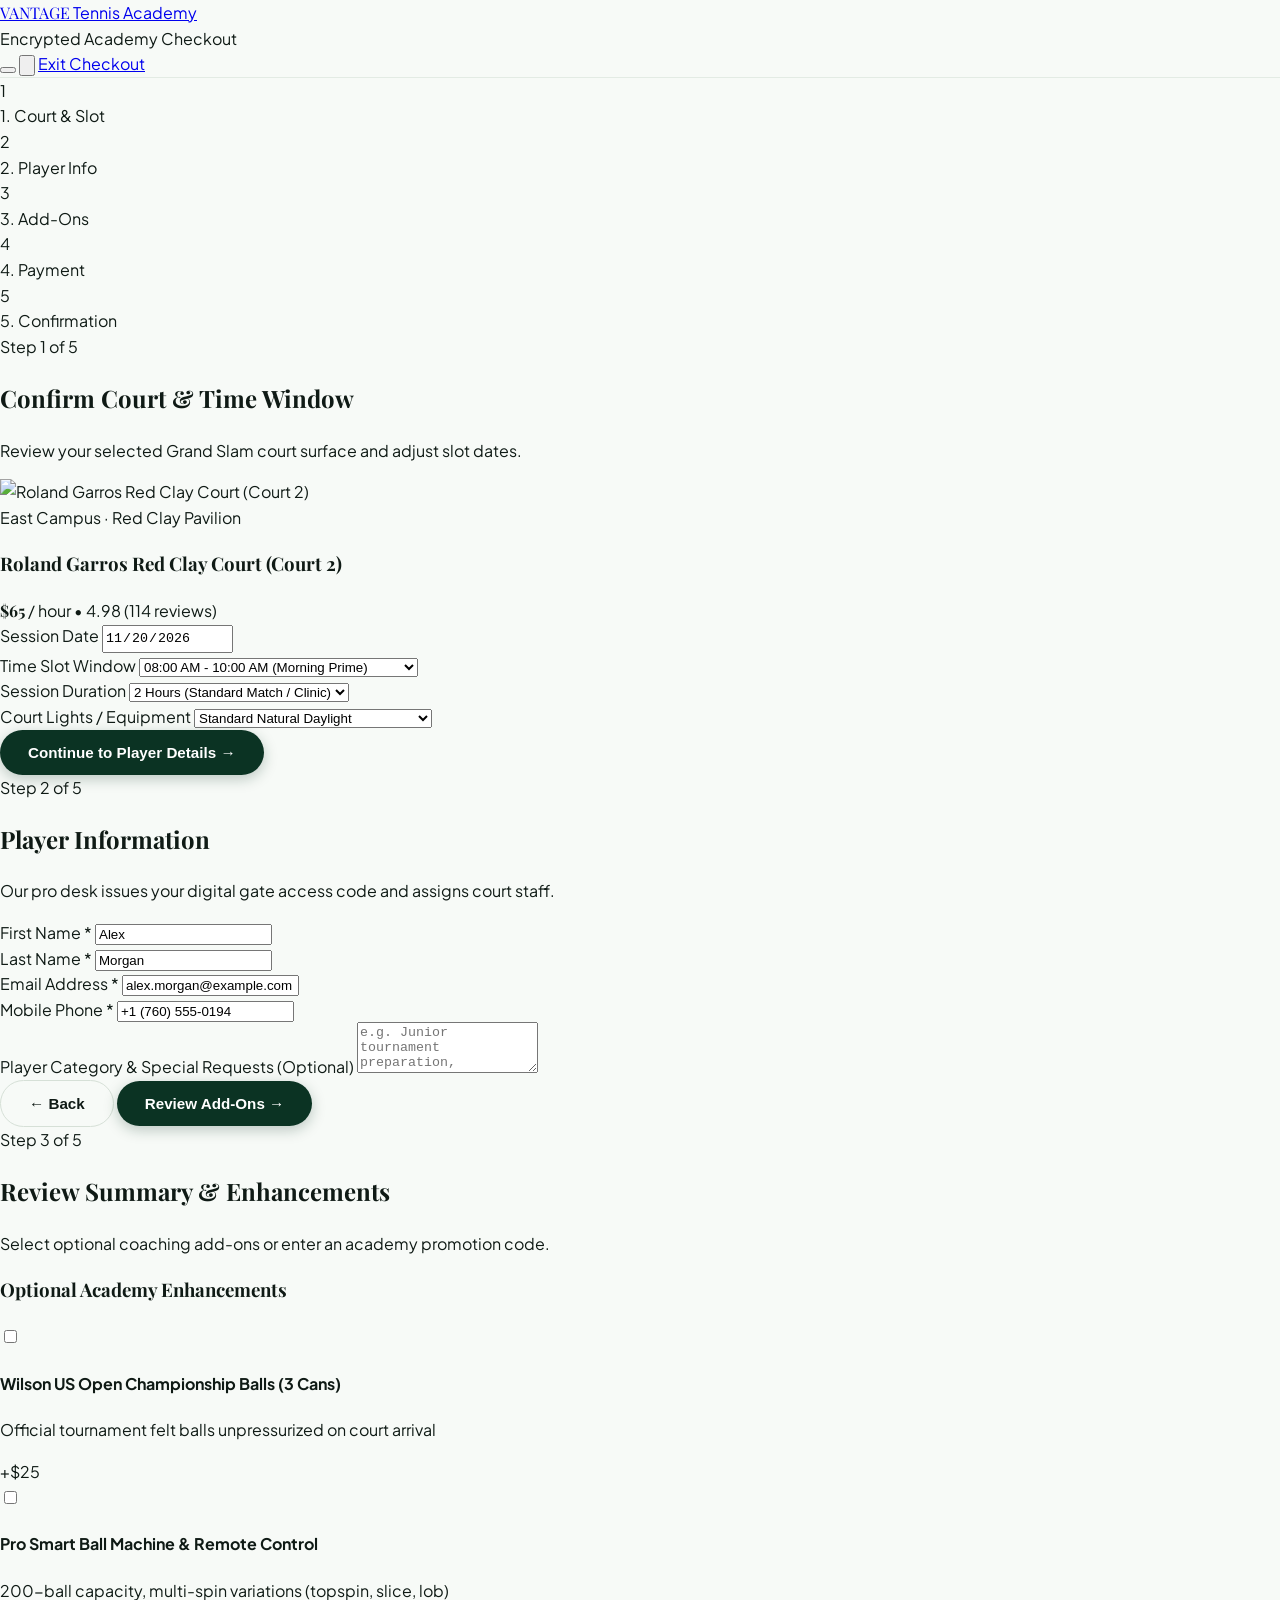
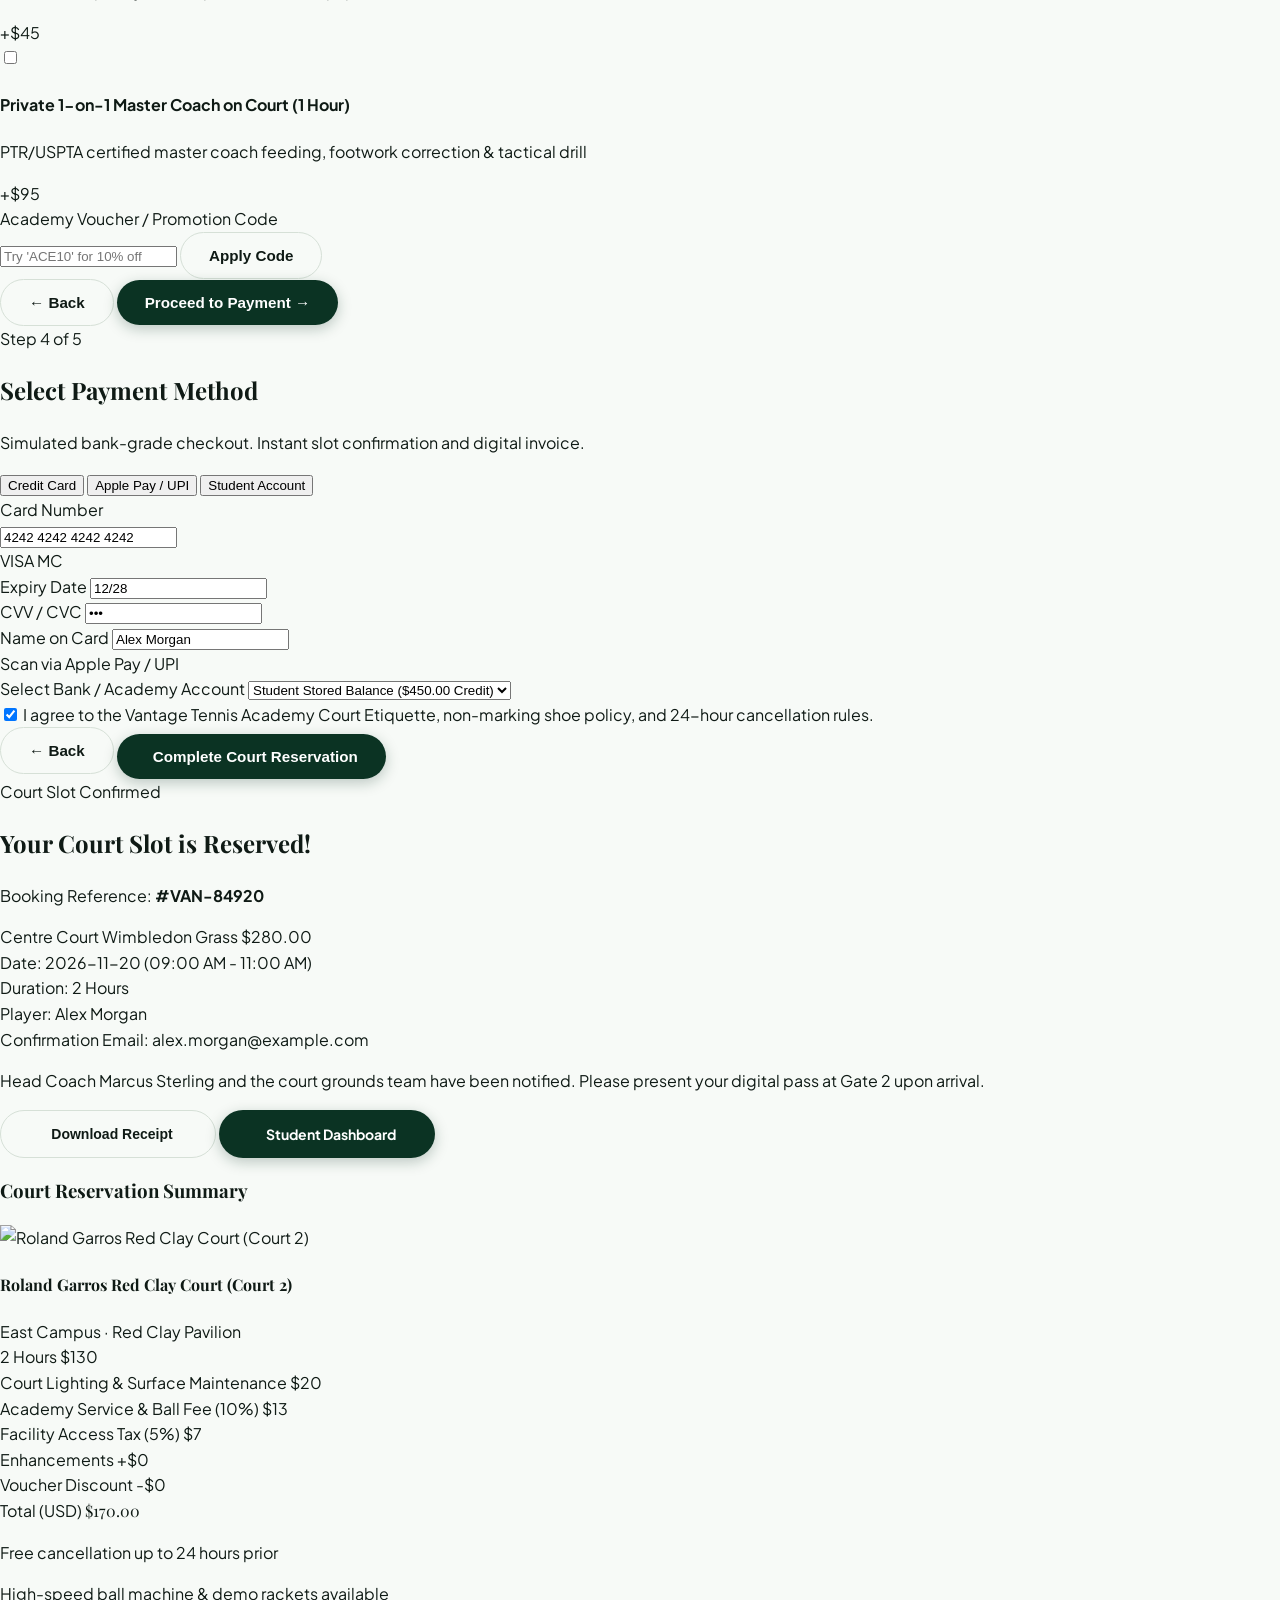
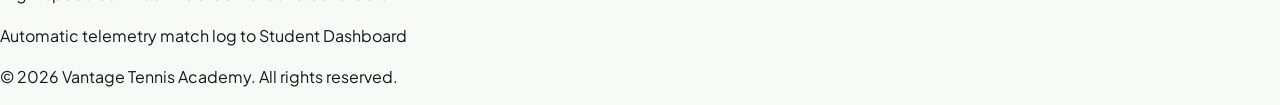
==== booking.html @ a163eddf "First commit: Vantage Tennis Academy website" ====
<!DOCTYPE html>
<html lang="en" dir="ltr">
<head>
  <meta charset="UTF-8">
  <link rel="icon" type="image/svg+xml" href="favicon.svg">
  <meta name="viewport" content="width=device-width, initial-scale=1.0">
  <title>Reserve Court & Coaching Slot | Vantage Tennis Academy</title>
  <meta name="description" content="Secure reservation checkout for Grand Slam tennis courts, indoor domes, and master coaching sessions at Vantage Tennis Academy.">
  
  <!-- Tailwind CSS CDN -->
  <script src="https://cdn.tailwindcss.com"></script>
  <script>
    tailwind.config = {
      darkMode: 'class',
      theme: {
        extend: {
          colors: {
            forest: {
              DEFAULT: '#0B3323',
              dark: '#072317',
              light: '#144A34'
            },
            sage: {
              DEFAULT: '#B8EB18',
              light: '#EBF8CC'
            },
            cream: '#F7FAF7',
            earth: '#B8532F',
            sand: '#E6D5B8',
            amberAccent: '#CCA73A'
          },
          fontFamily: {
            serif: ['Playfair Display', 'Georgia', 'serif'],
            display: ['Cormorant Garamond', 'Georgia', 'serif'],
            sans: ['Plus Jakarta Sans', 'sans-serif']
          }
        }
      }
    }
  </script>

  <!-- Lucide Icons -->
  <script src="https://unpkg.com/lucide@latest"></script>

  <!-- Custom Styles -->
  <link rel="stylesheet" href="css/style.css">
</head>
<body class="bg-[#F7FAF7] dark:bg-[#0A1410] text-[#1C2420] dark:text-[#F3F7F5] transition-colors duration-300 min-h-screen flex flex-col justify-between">

  <!-- ==============================================================
       CHECKOUT HEADER
       ============================================================== -->
  <header class="glass-nav sticky top-0 z-50">
    <div class="max-w-7xl mx-auto px-4 sm:px-6 lg:px-8 h-20 flex items-center justify-between">
      <a href="index.html" class="flex items-center gap-2.5 sm:gap-3 group shrink-0">
        <div class="w-10 h-10 rounded-2xl bg-forest dark:bg-emerald-800 text-white flex items-center justify-center shadow-md group-hover:scale-105 transition-transform">
          <i data-lucide="trophy" class="w-5 h-5 text-amberAccent"></i>
        </div>
        <div>
          <span class="font-serif text-2xl font-bold tracking-tight text-forest dark:text-emerald-300 block leading-none">VANTAGE</span>
          <span class="text-[10px] uppercase tracking-widest text-earth dark:text-amber-400 font-semibold">Tennis Academy</span>
        </div>
      </a>

      <div class="flex items-center gap-4">
        <div class="hidden sm:flex items-center gap-2 text-xs font-semibold text-emerald-800 dark:text-emerald-400 bg-emerald-50 dark:bg-emerald-950/60 px-3.5 py-1.5 rounded-full border border-emerald-200 dark:border-emerald-800">
          <i data-lucide="shield-check" class="w-4 h-4 text-emerald-600"></i> Encrypted Academy Checkout
        </div>

        <!-- Theme Toggle -->
        <button class="theme-toggle-btn w-9 h-9 rounded-full bg-stone-100 dark:bg-stone-800 text-stone-700 dark:text-stone-200 flex items-center justify-center hover:scale-105 transition-transform" title="Toggle Light/Dark Theme">
          <i data-lucide="moon" class="theme-icon-moon w-4 h-4"></i>
          <i data-lucide="sun" class="theme-icon-sun w-4 h-4 hidden"></i>
        </button>

        <!-- RTL Toggle -->
        <button
          class="rtl-toggle-btn w-9 h-9 rounded-full bg-stone-100 dark:bg-stone-800 text-stone-700 dark:text-stone-200 flex items-center justify-center hover:scale-105 transition-transform"
          title="Toggle RTL / LTR Reading Direction" aria-label="Toggle RTL / LTR Reading Direction">
          <svg class="w-4 h-4" fill="none" stroke="currentColor" stroke-width="2" viewBox="0 0 24 24">
            <path stroke-linecap="round" stroke-linejoin="round" d="M8 7h12m0 0l-4-4m4 4l-4 4m0 6H4m0 0l4 4m-4-4l4-4" />
          </svg>
        </button>

        <a href="courts.html" class="text-xs font-bold text-stone-500 hover:text-stone-800 dark:hover:text-stone-200">
          Exit Checkout
        </a>
      </div>
    </div>
  </header>

  <!-- Main Wizard Container -->
  <main id="booking-wizard" class="flex-1 py-12 px-4 sm:px-6 lg:px-8 max-w-7xl mx-auto w-full">
    
    <!-- Wizard Step Progress Indicators -->
    <div class="mb-10 max-w-3xl mx-auto">
      <div class="grid grid-cols-5 gap-2 text-center">
        <!-- Step 1 -->
        <div class="wizard-step-indicator flex flex-col items-center gap-1.5" data-step="1">
          <div class="step-circle w-8 h-8 rounded-full bg-amber-500 text-stone-950 flex items-center justify-center font-bold text-xs ring-4 ring-amber-500/20">1</div>
          <span class="step-label text-[11px] font-bold text-stone-800 dark:text-stone-200">1. Court & Slot</span>
        </div>
        <!-- Step 2 -->
        <div class="wizard-step-indicator flex flex-col items-center gap-1.5 opacity-40" data-step="2">
          <div class="step-circle w-8 h-8 rounded-full bg-stone-200 dark:bg-stone-700 text-stone-600 dark:text-stone-300 flex items-center justify-center font-bold text-xs">2</div>
          <span class="step-label text-[11px] font-bold text-stone-500">2. Player Info</span>
        </div>
        <!-- Step 3 -->
        <div class="wizard-step-indicator flex flex-col items-center gap-1.5 opacity-40" data-step="3">
          <div class="step-circle w-8 h-8 rounded-full bg-stone-200 dark:bg-stone-700 text-stone-600 dark:text-stone-300 flex items-center justify-center font-bold text-xs">3</div>
          <span class="step-label text-[11px] font-bold text-stone-500">3. Add-Ons</span>
        </div>
        <!-- Step 4 -->
        <div class="wizard-step-indicator flex flex-col items-center gap-1.5 opacity-40" data-step="4">
          <div class="step-circle w-8 h-8 rounded-full bg-stone-200 dark:bg-stone-700 text-stone-600 dark:text-stone-300 flex items-center justify-center font-bold text-xs">4</div>
          <span class="step-label text-[11px] font-bold text-stone-500">4. Payment</span>
        </div>
        <!-- Step 5 -->
        <div class="wizard-step-indicator flex flex-col items-center gap-1.5 opacity-40" data-step="5">
          <div class="step-circle w-8 h-8 rounded-full bg-stone-200 dark:bg-stone-700 text-stone-600 dark:text-stone-300 flex items-center justify-center font-bold text-xs">5</div>
          <span class="step-label text-[11px] font-bold text-stone-500">5. Confirmation</span>
        </div>
      </div>
    </div>

    <!-- Master Two-Column Checkout Layout -->
    <div class="grid grid-cols-1 lg:grid-cols-12 gap-10 items-start">
      
      <!-- Left Column: Step Panels 1-5 -->
      <div class="lg:col-span-7 space-y-6">
        
        <!-- ==============================================================
             STEP 1: SELECT COURT & TIME WINDOW
             ============================================================== -->
        <div id="step-1-panel" class="step-panel bg-white dark:bg-[#15221D] p-6 sm:p-8 rounded-3xl border border-stone-200 dark:border-stone-800 shadow-md space-y-6">
          <div>
            <span class="text-xs font-bold uppercase tracking-widest text-forest dark:text-emerald-400 block mb-1">Step 1 of 5</span>
            <h2 class="font-serif font-bold text-2xl text-stone-900 dark:text-stone-100">Confirm Court & Time Window</h2>
            <p class="text-xs text-stone-500 mt-1">Review your selected Grand Slam court surface and adjust slot dates.</p>
          </div>

          <!-- Court Card Preview -->
          <div class="flex items-center gap-4 p-4 rounded-2xl bg-stone-50 dark:bg-stone-800/60 border border-stone-200 dark:border-stone-700">
            <img src="" alt="Booked Court Preview" class="checkout-stay-img w-20 h-20 rounded-xl object-cover shrink-0">
            <div class="min-w-0">
              <span class="checkout-stay-location text-xs text-stone-500 block"></span>
              <h3 class="checkout-stay-title font-serif font-bold text-base text-stone-900 dark:text-stone-100 truncate"></h3>
              <div class="flex items-center gap-3 text-xs text-stone-600 dark:text-stone-400 mt-1">
                <span><strong class="checkout-stay-price font-serif text-emerald-800 dark:text-emerald-300 text-sm"></strong> / hour</span>
                <span>&bull;</span>
                <span class="checkout-stay-rating text-amber-500 font-bold flex items-center gap-1"></span>
              </div>
            </div>
          </div>

          <!-- Date & Duration Adjustments -->
          <div class="grid grid-cols-1 sm:grid-cols-2 gap-4">
            <div>
              <label class="block text-[11px] font-bold uppercase text-stone-500 mb-1">Session Date</label>
              <input type="date" id="step1-checkin" class="w-full p-3 rounded-2xl bg-stone-50 dark:bg-stone-800 border border-stone-200 dark:border-stone-700 text-xs font-bold focus:outline-hidden">
            </div>
            <div>
              <label class="block text-[11px] font-bold uppercase text-stone-500 mb-1">Time Slot Window</label>
              <select id="step1-timeslot" class="w-full p-3 rounded-2xl bg-stone-50 dark:bg-stone-800 border border-stone-200 dark:border-stone-700 text-xs font-bold focus:outline-hidden cursor-pointer">
                <option value="08:00 AM - 10:00 AM">08:00 AM - 10:00 AM (Morning Prime)</option>
                <option value="10:00 AM - 12:00 PM">10:00 AM - 12:00 PM (Midday)</option>
                <option value="02:00 PM - 04:00 PM">02:00 PM - 04:00 PM (Afternoon Squad)</option>
                <option value="04:00 PM - 06:00 PM">04:00 PM - 06:00 PM (Sunset Match)</option>
                <option value="06:00 PM - 08:00 PM">06:00 PM - 08:00 PM (Floodlit Night Match)</option>
              </select>
            </div>
          </div>

          <div class="grid grid-cols-1 sm:grid-cols-2 gap-4">
            <div>
              <label class="block text-[11px] font-bold uppercase text-stone-500 mb-1">Session Duration</label>
              <select id="step1-adults" class="w-full p-3 rounded-2xl bg-stone-50 dark:bg-stone-800 border border-stone-200 dark:border-stone-700 text-xs font-bold focus:outline-hidden cursor-pointer">
                <option value="1">1 Hour Slot</option>
                <option value="2" selected>2 Hours (Standard Match / Clinic)</option>
                <option value="3">3 Hours (Intensive Squad Block)</option>
                <option value="4">4 Hours (Half-Day Camp Block)</option>
              </select>
            </div>
            <div>
              <label class="block text-[11px] font-bold uppercase text-stone-500 mb-1">Court Lights / Equipment</label>
              <select id="step1-children" class="w-full p-3 rounded-2xl bg-stone-50 dark:bg-stone-800 border border-stone-200 dark:border-stone-700 text-xs font-bold focus:outline-hidden cursor-pointer">
                <option value="0">Standard Natural Daylight</option>
                <option value="1">High-Lumen LED Match Floodlights</option>
                <option value="2">Video Telemetry TrackMan Cameras</option>
              </select>
            </div>
          </div>

          <div class="pt-4 flex justify-end">
            <button class="btn-primary text-xs px-6 py-3" data-next-step>
              Continue to Player Details &rarr;
            </button>
          </div>
        </div>

        <!-- ==============================================================
             STEP 2: PLAYER INFORMATION
             ============================================================== -->
        <div id="step-2-panel" class="step-panel hidden bg-white dark:bg-[#15221D] p-6 sm:p-8 rounded-3xl border border-stone-200 dark:border-stone-800 shadow-md space-y-6">
          <div>
            <span class="text-xs font-bold uppercase tracking-widest text-forest dark:text-emerald-400 block mb-1">Step 2 of 5</span>
            <h2 class="font-serif font-bold text-2xl text-stone-900 dark:text-stone-100">Player Information</h2>
            <p class="text-xs text-stone-500 mt-1">Our pro desk issues your digital gate access code and assigns court staff.</p>
          </div>

          <div class="grid grid-cols-1 sm:grid-cols-2 gap-4">
            <div>
              <label class="block text-[11px] font-bold uppercase text-stone-500 mb-1">First Name *</label>
              <input type="text" id="guest-fname" required value="Alex" class="w-full p-3 rounded-2xl bg-stone-50 dark:bg-stone-800 border border-stone-200 dark:border-stone-700 text-xs font-medium focus:outline-hidden">
            </div>
            <div>
              <label class="block text-[11px] font-bold uppercase text-stone-500 mb-1">Last Name *</label>
              <input type="text" id="guest-lname" required value="Morgan" class="w-full p-3 rounded-2xl bg-stone-50 dark:bg-stone-800 border border-stone-200 dark:border-stone-700 text-xs font-medium focus:outline-hidden">
            </div>
          </div>

          <div class="grid grid-cols-1 sm:grid-cols-2 gap-4">
            <div>
              <label class="block text-[11px] font-bold uppercase text-stone-500 mb-1">Email Address *</label>
              <input type="email" id="guest-email" required value="alex.morgan@example.com" class="w-full p-3 rounded-2xl bg-stone-50 dark:bg-stone-800 border border-stone-200 dark:border-stone-700 text-xs font-medium focus:outline-hidden">
            </div>
            <div>
              <label class="block text-[11px] font-bold uppercase text-stone-500 mb-1">Mobile Phone *</label>
              <input type="tel" id="guest-phone" required value="+1 (760) 555-0194" class="w-full p-3 rounded-2xl bg-stone-50 dark:bg-stone-800 border border-stone-200 dark:border-stone-700 text-xs font-medium focus:outline-hidden">
            </div>
          </div>

          <div>
            <label class="block text-[11px] font-bold uppercase text-stone-500 mb-1">Player Category & Special Requests (Optional)</label>
            <textarea id="guest-requests" rows="3" placeholder="e.g. Junior tournament preparation, requesting heavy Wilson US Open balls, need left-handed hitting partner..." class="w-full p-3 rounded-2xl bg-stone-50 dark:bg-stone-800 border border-stone-200 dark:border-stone-700 text-xs focus:outline-hidden"></textarea>
          </div>

          <div class="pt-4 flex items-center justify-between border-t border-stone-100 dark:border-stone-800">
            <button class="btn-secondary text-xs px-5 py-2.5" data-prev-step>
              &larr; Back
            </button>
            <button class="btn-primary text-xs px-6 py-3" data-next-step>
              Review Add-Ons &rarr;
            </button>
          </div>
        </div>

        <!-- ==============================================================
             STEP 3: ADD-ONS & EQUIPMENT ENHANCEMENTS
             ============================================================== -->
        <div id="step-3-panel" class="step-panel hidden bg-white dark:bg-[#15221D] p-6 sm:p-8 rounded-3xl border border-stone-200 dark:border-stone-800 shadow-md space-y-6">
          <div>
            <span class="text-xs font-bold uppercase tracking-widest text-forest dark:text-emerald-400 block mb-1">Step 3 of 5</span>
            <h2 class="font-serif font-bold text-2xl text-stone-900 dark:text-stone-100">Review Summary & Enhancements</h2>
            <p class="text-xs text-stone-500 mt-1">Select optional coaching add-ons or enter an academy promotion code.</p>
          </div>

          <!-- Add-ons Selection -->
          <div class="space-y-3">
            <h3 class="font-serif font-bold text-sm text-stone-800 dark:text-stone-200">Optional Academy Enhancements</h3>
            
            <label class="flex items-center justify-between p-4 rounded-2xl border border-stone-200 dark:border-stone-700 hover:bg-stone-50 dark:hover:bg-stone-800/40 cursor-pointer transition-colors">
              <div class="flex items-center gap-3">
                <input type="checkbox" class="addon-checkbox accent-emerald-800 rounded" data-addon="breakfastHamper">
                <div>
                  <h4 class="font-bold text-xs">Wilson US Open Championship Balls (3 Cans)</h4>
                  <p class="text-[11px] text-stone-500">Official tournament felt balls unpressurized on court arrival</p>
                </div>
              </div>
              <span class="font-bold text-xs text-emerald-800 dark:text-emerald-400">+$25</span>
            </label>

            <label class="flex items-center justify-between p-4 rounded-2xl border border-stone-200 dark:border-stone-700 hover:bg-stone-50 dark:hover:bg-stone-800/40 cursor-pointer transition-colors">
              <div class="flex items-center gap-3">
                <input type="checkbox" class="addon-checkbox accent-emerald-800 rounded" data-addon="orchardTasting">
                <div>
                  <h4 class="font-bold text-xs">Pro Smart Ball Machine & Remote Control</h4>
                  <p class="text-[11px] text-stone-500">200-ball capacity, multi-spin variations (topspin, slice, lob)</p>
                </div>
              </div>
              <span class="font-bold text-xs text-emerald-800 dark:text-emerald-400">+$45</span>
            </label>

            <label class="flex items-center justify-between p-4 rounded-2xl border border-stone-200 dark:border-stone-700 hover:bg-stone-50 dark:hover:bg-stone-800/40 cursor-pointer transition-colors">
              <div class="flex items-center gap-3">
                <input type="checkbox" class="addon-checkbox accent-emerald-800 rounded" data-addon="firewoodBundle">
                <div>
                  <h4 class="font-bold text-xs">Private 1-on-1 Master Coach on Court (1 Hour)</h4>
                  <p class="text-[11px] text-stone-500">PTR/USPTA certified master coach feeding, footwork correction & tactical drill</p>
                </div>
              </div>
              <span class="font-bold text-xs text-emerald-800 dark:text-emerald-400">+$95</span>
            </label>
          </div>

          <!-- Coupon Code Promo -->
          <div class="p-4 rounded-2xl bg-stone-50 dark:bg-stone-800/60 border border-stone-200 dark:border-stone-700 space-y-2">
            <label class="block text-[11px] font-bold uppercase text-stone-500">Academy Voucher / Promotion Code</label>
            <form id="coupon-form" class="flex gap-2">
              <input type="text" id="coupon-input" placeholder="Try 'ACE10' for 10% off" class="flex-1 p-2.5 rounded-xl bg-white dark:bg-stone-900 border border-stone-300 dark:border-stone-700 text-xs uppercase font-mono font-bold focus:outline-hidden">
              <button type="submit" class="btn-secondary text-xs px-4 py-2.5 shrink-0">
                Apply Code
              </button>
            </form>
          </div>

          <div class="pt-4 flex items-center justify-between border-t border-stone-100 dark:border-stone-800">
            <button class="btn-secondary text-xs px-5 py-2.5" data-prev-step>
              &larr; Back
            </button>
            <button class="btn-primary text-xs px-6 py-3" data-next-step>
              Proceed to Payment &rarr;
            </button>
          </div>
        </div>

        <!-- ==============================================================
             STEP 4: PAYMENT SELECTION
             ============================================================== -->
        <div id="step-4-panel" class="step-panel hidden bg-white dark:bg-[#15221D] p-6 sm:p-8 rounded-3xl border border-stone-200 dark:border-stone-800 shadow-md space-y-6">
          <div>
            <span class="text-xs font-bold uppercase tracking-widest text-forest dark:text-emerald-400 block mb-1">Step 4 of 5</span>
            <h2 class="font-serif font-bold text-2xl text-stone-900 dark:text-stone-100">Select Payment Method</h2>
            <p class="text-xs text-stone-500 mt-1">Simulated bank-grade checkout. Instant slot confirmation and digital invoice.</p>
          </div>

          <!-- Payment Tabs -->
          <div class="grid grid-cols-1 sm:grid-cols-3 gap-3">
            <button type="button" class="payment-tab-btn p-3 rounded-2xl border-2 border-emerald-800 bg-emerald-50/50 dark:bg-emerald-950/30 text-emerald-900 dark:text-emerald-300 flex flex-col items-center gap-1.5 transition-all" data-method="card">
              <i data-lucide="credit-card" class="w-5 h-5"></i>
              <span class="text-xs font-bold">Credit Card</span>
            </button>
            <button type="button" class="payment-tab-btn p-3 rounded-2xl border border-stone-200 dark:border-stone-700 flex flex-col items-center gap-1.5 transition-all text-stone-600 dark:text-stone-300" data-method="upi">
              <i data-lucide="qr-code" class="w-5 h-5"></i>
              <span class="text-xs font-bold">Apple Pay / UPI</span>
            </button>
            <button type="button" class="payment-tab-btn p-3 rounded-2xl border border-stone-200 dark:border-stone-700 flex flex-col items-center gap-1.5 transition-all text-stone-600 dark:text-stone-300" data-method="netbanking">
              <i data-lucide="building" class="w-5 h-5"></i>
              <span class="text-xs font-bold">Student Account</span>
            </button>
          </div>

          <!-- Card Panel -->
          <div id="payment-card-panel" class="payment-panel space-y-4">
            <div>
              <label class="block text-[11px] font-bold uppercase text-stone-500 mb-1">Card Number</label>
              <div class="relative">
                <input type="text" id="card-number-input" maxlength="19" value="4242 4242 4242 4242" class="w-full p-3 rounded-2xl bg-stone-50 dark:bg-stone-800 border border-stone-200 dark:border-stone-700 text-xs font-mono font-bold focus:outline-hidden">
                <div class="absolute right-3.5 top-1/2 -translate-y-1/2 flex gap-1">
                  <span class="px-1.5 py-0.5 rounded text-[9px] font-bold bg-blue-100 text-blue-800">VISA</span>
                  <span class="px-1.5 py-0.5 rounded text-[9px] font-bold bg-amber-100 text-amber-800">MC</span>
                </div>
              </div>
            </div>

            <div class="grid grid-cols-2 gap-3">
              <div>
                <label class="block text-[11px] font-bold uppercase text-stone-500 mb-1">Expiry Date</label>
                <input type="text" maxlength="5" value="12/28" placeholder="MM/YY" class="w-full p-3 rounded-2xl bg-stone-50 dark:bg-stone-800 border border-stone-200 dark:border-stone-700 text-xs font-mono font-bold focus:outline-hidden">
              </div>
              <div>
                <label class="block text-[11px] font-bold uppercase text-stone-500 mb-1">CVV / CVC</label>
                <input type="password" maxlength="4" value="842" class="w-full p-3 rounded-2xl bg-stone-50 dark:bg-stone-800 border border-stone-200 dark:border-stone-700 text-xs font-mono font-bold focus:outline-hidden">
              </div>
            </div>

            <div>
              <label class="block text-[11px] font-bold uppercase text-stone-500 mb-1">Name on Card</label>
              <input type="text" value="Alex Morgan" class="w-full p-3 rounded-2xl bg-stone-50 dark:bg-stone-800 border border-stone-200 dark:border-stone-700 text-xs font-medium focus:outline-hidden">
            </div>
          </div>

          <!-- UPI Panel -->
          <div id="payment-upi-panel" class="payment-panel hidden space-y-4 text-center">
            <div class="p-4 bg-stone-50 dark:bg-stone-800 rounded-2xl border border-stone-200 dark:border-stone-700 inline-block mx-auto">
              <!-- Simulated QR -->
              <div class="w-40 h-40 bg-white p-2 rounded-xl border border-stone-300 mx-auto flex flex-col items-center justify-center">
                <i data-lucide="qr-code" class="w-28 h-28 text-stone-900"></i>
                <span class="text-[9px] font-mono text-stone-500 mt-1">Scan via Apple Pay / UPI</span>
              </div>
            </div>
          </div>

          <!-- Net Banking Panel -->
          <div id="payment-netbanking-panel" class="payment-panel hidden space-y-4">
            <label class="block text-[11px] font-bold uppercase text-stone-500 mb-1">Select Bank / Academy Account</label>
            <select class="w-full p-3 rounded-2xl bg-stone-50 dark:bg-stone-800 border border-stone-200 dark:border-stone-700 text-xs font-semibold focus:outline-hidden cursor-pointer">
              <option>Student Stored Balance ($450.00 Credit)</option>
              <option>Chase / J.P. Morgan</option>
              <option>Bank of America</option>
              <option>Wells Fargo</option>
              <option>Citibank</option>
            </select>
          </div>

          <!-- Terms Agreement -->
          <div class="flex items-start gap-2 pt-2 text-xs text-stone-600 dark:text-stone-400">
            <input type="checkbox" id="agree-terms" checked class="accent-forest mt-0.5 rounded">
            <label for="agree-terms" class="leading-relaxed">
              I agree to the Vantage Tennis Academy Court Etiquette, non-marking shoe policy, and 24-hour cancellation rules.
            </label>
          </div>

          <div class="pt-4 flex items-center justify-between border-t border-stone-100 dark:border-stone-800">
            <button class="btn-secondary text-xs px-5 py-2.5" data-prev-step>
              &larr; Back
            </button>
            <button id="btn-confirm-payment" class="btn-primary text-xs px-7 py-3.5 shadow-lg" data-next-step>
              <i data-lucide="lock" class="w-4 h-4"></i> Complete Court Reservation
            </button>
          </div>
        </div>

        <!-- ==============================================================
             STEP 5: CONFIRMATION SCREEN
             ============================================================== -->
        <div id="step-5-panel" class="step-panel hidden bg-white dark:bg-[#15221D] p-8 sm:p-10 rounded-3xl border border-stone-200 dark:border-stone-800 shadow-2xl text-center space-y-6">
          <div class="w-16 h-16 rounded-full bg-emerald-100 dark:bg-emerald-950 text-emerald-800 dark:text-emerald-300 flex items-center justify-center mx-auto shadow-md">
            <i data-lucide="check-circle-2" class="w-8 h-8"></i>
          </div>

          <div class="space-y-1">
            <span class="text-xs font-bold uppercase tracking-wider text-emerald-700 dark:text-emerald-400">Court Slot Confirmed</span>
            <h2 class="font-serif font-bold text-3xl text-stone-900 dark:text-stone-100">Your Court Slot is Reserved!</h2>
            <p class="text-xs text-stone-500">Booking Reference: <strong id="conf-booking-ref" class="font-mono text-stone-900 dark:text-stone-100 text-sm">#VAN-84920</strong></p>
          </div>

          <!-- Confirmation Breakdown Box -->
          <div class="p-6 rounded-2xl bg-stone-50 dark:bg-stone-800/60 border border-stone-200 dark:border-stone-700 text-left text-xs space-y-2.5">
            <div class="flex justify-between font-bold text-sm">
              <span id="conf-stay-name">Centre Court Wimbledon Grass</span>
              <span id="conf-total-paid" class="text-emerald-800 dark:text-emerald-300">$280.00</span>
            </div>
            <div class="flex justify-between text-stone-500">
              <span>Date:</span>
              <span id="conf-dates" class="font-semibold text-stone-800 dark:text-stone-200">2026-11-20 (09:00 AM - 11:00 AM)</span>
            </div>
            <div class="flex justify-between text-stone-500">
              <span>Duration:</span>
              <span id="conf-guests" class="font-semibold text-stone-800 dark:text-stone-200">2 Hours</span>
            </div>
            <div class="flex justify-between text-stone-500">
              <span>Player:</span>
              <span id="conf-guest-name" class="font-semibold text-stone-800 dark:text-stone-200">Alex Morgan</span>
            </div>
            <div class="flex justify-between text-stone-500">
              <span>Confirmation Email:</span>
              <span id="conf-guest-email" class="font-semibold text-stone-800 dark:text-stone-200">alex.morgan@example.com</span>
            </div>
          </div>

          <p class="text-xs text-stone-500">
            Head Coach Marcus Sterling and the court grounds team have been notified. Please present your digital pass at Gate 2 upon arrival.
          </p>

          <div class="flex flex-col sm:flex-row items-center justify-center gap-3 pt-2">
            <button id="btn-print-receipt" class="cta-btn-banner btn-secondary">
              <i data-lucide="printer" class="w-4 h-4 shrink-0"></i> <span>Download Receipt</span>
            </button>
            <a href="dashboard.html#upcoming" class="cta-btn-banner btn-primary shadow-md">
              <i data-lucide="layout-dashboard" class="w-4 h-4 shrink-0"></i> <span>Student Dashboard</span>
            </a>
          </div>
        </div>

      </div>

      <!-- Right Column: Sticky Live Booking Summary Sidebar -->
      <aside class="lg:col-span-5 sticky top-28 bg-white dark:bg-[#15221D] p-6 sm:p-7 rounded-3xl border border-stone-200 dark:border-stone-800 shadow-xl space-y-6">
        <h3 class="font-serif font-bold text-lg text-stone-900 dark:text-stone-100 pb-3 border-b border-stone-100 dark:border-stone-800">
          Court Reservation Summary
        </h3>

        <!-- Court Preview -->
        <div class="flex items-center gap-3">
          <img src="" alt="Booked Court Preview" class="checkout-stay-img w-16 h-16 rounded-xl object-cover shrink-0 shadow-xs">
          <div>
            <h4 class="checkout-stay-title font-serif font-bold text-sm text-stone-900 dark:text-stone-100"></h4>
            <span class="checkout-stay-location text-xs text-stone-500 flex items-center gap-1"></span>
          </div>
        </div>

        <!-- Cost Breakdown List -->
        <div class="space-y-2 text-xs text-stone-600 dark:text-stone-400">
          <div class="flex justify-between">
            <span id="summary-nights">2 Hours</span>
            <span id="summary-base-rate" class="font-semibold text-stone-800 dark:text-stone-200">$280</span>
          </div>
          <div class="flex justify-between">
            <span>Court Lighting & Surface Maintenance</span>
            <span id="summary-cleaning" class="font-semibold text-stone-800 dark:text-stone-200">$20</span>
          </div>
          <div class="flex justify-between">
            <span>Academy Service & Ball Fee (10%)</span>
            <span id="summary-service" class="font-semibold text-stone-800 dark:text-stone-200">$28</span>
          </div>
          <div class="flex justify-between">
            <span>Facility Access Tax (5%)</span>
            <span id="summary-taxes" class="font-semibold text-stone-800 dark:text-stone-200">$14</span>
          </div>

          <!-- Addons Row -->
          <div id="summary-extras-row" class="flex justify-between text-amber-700 dark:text-amber-400 hidden">
            <span>Enhancements</span>
            <span id="summary-extras-amount" class="font-semibold">+$0</span>
          </div>

          <!-- Discount Row -->
          <div id="summary-discount-row" class="flex justify-between text-emerald-700 dark:text-emerald-400 font-bold hidden">
            <span>Voucher Discount</span>
            <span id="summary-discount-amount">-$0</span>
          </div>

          <!-- Grand Total -->
          <div class="pt-3 border-t border-stone-200 dark:border-stone-700 flex justify-between text-base font-bold text-stone-900 dark:text-stone-100">
            <span>Total (USD)</span>
            <span id="summary-final-total" class="font-serif text-xl text-emerald-950 dark:text-emerald-300">$342.00</span>
          </div>
        </div>

        <div class="p-3 bg-stone-50 dark:bg-stone-800/50 rounded-2xl text-[11px] text-stone-500 space-y-1">
          <p class="flex items-center gap-1.5"><i data-lucide="check" class="w-3.5 h-3.5 text-emerald-700"></i> Free cancellation up to 24 hours prior</p>
          <p class="flex items-center gap-1.5"><i data-lucide="check" class="w-3.5 h-3.5 text-emerald-700"></i> High-speed ball machine & demo rackets available</p>
          <p class="flex items-center gap-1.5"><i data-lucide="check" class="w-3.5 h-3.5 text-emerald-700"></i> Automatic telemetry match log to Student Dashboard</p>
        </div>
      </aside>
    </div>
  </main>

  <!-- Checkout Minimal Footer -->
  <footer class="py-6 border-t border-stone-200 dark:border-stone-800 text-center text-xs text-stone-500">
    <p>&copy; 2026 Vantage Tennis Academy. All rights reserved.</p>
  </footer>

  <!-- Scripts -->
  <script src="js/data.js"></script>
  <script src="js/main.js"></script>
  <script src="js/booking.js"></script>
</body>
</html>
---- css/style.css ----
/* ===================================================================
   VANTAGE TENNIS ACADEMY - Championship Tennis Coaching & Courts
   Primary CSS Stylesheet with Light/Dark Theme & RTL Support
   =================================================================== */

@import url('https://fonts.googleapis.com/css2?family=Cormorant+Garamond:ital,wght@0,400;0,500;0,600;0,700;1,400&family=Plus+Jakarta+Sans:wght@300;400;500;600;700;800&family=Playfair+Display:ital,wght@0,400;0,600;0,700;1,400&display=swap');

:root {
  --font-serif: 'Playfair Display', Georgia, serif;
  --font-display: 'Cormorant Garamond', Georgia, serif;
  --font-sans: 'Plus Jakarta Sans', -apple-system, BlinkMacSystemFont, "Segoe UI", Roboto, sans-serif;

  /* Theme Brand Tokens (Championship Wimbledon Green & Athletic Gold/Clay) */
  --color-forest: #0B3323;
  --color-forest-dark: #062016;
  --color-forest-light: #134B34;
  --color-sage: #7BA686;
  --color-sage-light: #DCE8DF;
  --color-cream: #F5F7F4;
  --color-earth: #B8532F;
  --color-sand: #E2E8DE;
  --color-amber: #CCA73A;
  --color-lime: #B8EB18;

  /* Surface & Text */
  --bg-primary: #F7FAF7;
  --bg-surface: #FFFFFF;
  --bg-surface-elevated: #EEF3ED;
  --bg-subtle: #E9EFE9;
  --border-color: #D6E0D7;
  --border-subtle: #E3EBE4;
  
  --text-primary: #0F1A15;
  --text-secondary: #485A50;
  --text-muted: #718379;
  --text-on-forest: #F7FAF7;

  --shadow-sm: 0 2px 8px rgba(11, 51, 35, 0.06);
  --shadow-md: 0 8px 24px rgba(11, 51, 35, 0.09);
  --shadow-lg: 0 16px 40px rgba(11, 51, 35, 0.13);
  --shadow-xl: 0 24px 60px rgba(11, 51, 35, 0.18);

  --radius-sm: 8px;
  --radius-md: 14px;
  --radius-lg: 20px;
  --radius-xl: 32px;
  --radius-full: 9999px;
}

/* Dark Mode Overrides (Night Tournament Athletic Aesthetic) */
html.dark {
  --bg-primary: #0A1410;
  --bg-surface: #10211A;
  --bg-surface-elevated: #162B22;
  --bg-subtle: #13241D;
  --border-color: #1E3B2F;
  --border-subtle: #162E24;

  --text-primary: #F2F7F4;
  --text-secondary: #A0B5AA;
  --text-muted: #6E8579;

  --shadow-sm: 0 2px 8px rgba(0, 0, 0, 0.45);
  --shadow-md: 0 8px 24px rgba(0, 0, 0, 0.55);
  --shadow-lg: 0 16px 40px rgba(0, 0, 0, 0.65);
  --shadow-xl: 0 24px 60px rgba(0, 0, 0, 0.75);
}

/* Global Reset & Base */
*, *::before, *::after {
  box-sizing: border-box;
}

html {
  font-family: var(--font-sans);
  scroll-behavior: smooth;
  color: var(--text-primary);
  background-color: var(--bg-primary);
  -webkit-tap-highlight-color: transparent;
  transition: background-color 0.3s ease, color 0.3s ease;
  overflow-x: clip;
  max-width: 100%;
}

body {
  margin: 0;
  padding: 0;
  overflow-x: clip;
  max-width: 100%;
  position: relative;
  background-color: var(--bg-primary);
  color: var(--text-primary);
  font-size: 16px;
  line-height: 1.6;
}

header.sticky {
  position: sticky !important;
  top: 0 !important;
  z-index: 50 !important;
}

/* RTL Global Adjustments */
html[dir="rtl"] {
  direction: rtl;
  text-align: right;
}

html[dir="rtl"] .ltr-only {
  direction: ltr;
}

/* RTL navigation dropdown positioning & alignment */
html[dir="rtl"] .group .absolute.top-full.left-0 {
  left: auto !important;
  right: 0 !important;
  text-align: right !important;
}
html[dir="rtl"] .group .absolute.top-full a {
  text-align: right !important;
}

/* RTL Dashboard tables alignment */
html[dir="rtl"] table {
  text-align: right;
}
html[dir="rtl"] th,
html[dir="rtl"] td {
  text-align: right;
}
html[dir="rtl"] th.text-end,
html[dir="rtl"] td.text-end,
html[dir="rtl"] th.text-right,
html[dir="rtl"] td.text-right {
  text-align: left !important;
}

/* RTL Dashboard Overview Next Trip card image alignment */
html[dir="rtl"] .next-trip-bg-img {
  right: auto !important;
  left: 0 !important;
}



/* Typography Utility Classes */
.font-serif {
  font-family: var(--font-serif);
}

.font-display {
  font-family: var(--font-display);
}

.font-sans {
  font-family: var(--font-sans);
}

/* Fluid Heading Scales */
.hero-title {
  font-family: var(--font-serif);
  font-size: clamp(2.5rem, 5.5vw, 4.8rem);
  line-height: 1.1;
  letter-spacing: -0.02em;
}

.section-title {
  font-family: var(--font-serif);
  font-size: clamp(2rem, 3.8vw, 3.2rem);
  line-height: 1.2;
  letter-spacing: -0.015em;
}

.card-title {
  font-family: var(--font-serif);
  font-size: clamp(1.25rem, 1.8vw, 1.5rem);
  line-height: 1.3;
}

/* Glassmorphism & Translucencies */
.glass-nav {
  background: rgba(247, 250, 247, 0.92);
  backdrop-filter: blur(16px);
  -webkit-backdrop-filter: blur(16px);
  border-bottom: 1px solid var(--border-subtle);
}

html.dark .glass-nav {
  background: rgba(10, 20, 16, 0.92);
  backdrop-filter: blur(16px);
  -webkit-backdrop-filter: blur(16px);
  border-bottom: 1px solid var(--border-color);
}

.glass-card {
  background: rgba(255, 255, 255, 0.88);
  backdrop-filter: blur(14px);
  -webkit-backdrop-filter: blur(14px);
  border: 1px solid rgba(255, 255, 255, 0.6);
}

html.dark .glass-card {
  background: rgba(16, 33, 26, 0.88);
  backdrop-filter: blur(14px);
  -webkit-backdrop-filter: blur(14px);
  border: 1px solid rgba(30, 59, 47, 0.6);
}

/* Buttons and Interactive Elements */
.btn-primary {
  display: inline-flex;
  align-items: center;
  justify-content: center;
  gap: 0.5rem;
  background-color: var(--color-forest);
  color: #FFFFFF;
  padding: 0.875rem 1.75rem;
  border-radius: var(--radius-full);
  font-weight: 600;
  font-size: 0.95rem;
  transition: all 0.25s cubic-bezier(0.16, 1, 0.3, 1);
  box-shadow: 0 4px 14px rgba(11, 51, 35, 0.25);
  text-decoration: none;
  border: none;
  cursor: pointer;
}

.btn-primary:hover {
  background-color: var(--color-forest-dark);
  transform: translateY(-2px);
  box-shadow: 0 6px 20px rgba(11, 51, 35, 0.38);
  color: #FFFFFF;
}

.btn-primary:active {
  transform: translateY(0);
}

.btn-secondary {
  display: inline-flex;
  align-items: center;
  justify-content: center;
  gap: 0.5rem;
  background-color: transparent;
  color: var(--text-primary);
  padding: 0.875rem 1.75rem;
  border-radius: var(--radius-full);
  font-weight: 600;
  font-size: 0.95rem;
  border: 1.5px solid var(--border-color);
  transition: all 0.25s ease;
  text-decoration: none;
  cursor: pointer;
}

.btn-secondary:hover {
  background-color: var(--bg-surface-elevated);
  border-color: var(--color-forest);
  color: var(--color-forest);
  transform: translateY(-2px);
}

.btn-amber {
  display: inline-flex;
  align-items: center;
  justify-content: center;
  gap: 0.5rem;
  background-color: var(--color-amber);
  color: #0B2418;
  padding: 0.875rem 1.75rem;
  border-radius: var(--radius-full);
  font-weight: 700;
  font-size: 0.95rem;
  transition: all 0.25s ease;
  box-shadow: 0 4px 14px rgba(204, 167, 58, 0.35);
  text-decoration: none;
  border: none;
  cursor: pointer;
}

.btn-amber:hover {
  background-color: #B58F2C;
  transform: translateY(-2px);
  box-shadow: 0 6px 20px rgba(204, 167, 58, 0.48);
  color: #0B2418;
}

/* Unified Hero & Banner CTA Sizing Across All Views */
.cta-btn-hero {
  width: 16rem; /* 256px */
  max-width: 100%;
  height: 3.5rem; /* 56px */
  display: inline-flex;
  align-items: center;
  justify-content: center;
  gap: 0.625rem;
  border-radius: var(--radius-full);
  font-size: 0.95rem;
  font-weight: 700;
  text-decoration: none;
  box-sizing: border-box;
  text-align: center;
  white-space: nowrap;
  transition: all 0.25s ease;
}

.cta-btn-banner {
  width: 13.5rem; /* 216px */
  max-width: 100%;
  height: 3rem; /* 48px */
  display: inline-flex;
  align-items: center;
  justify-content: center;
  gap: 0.5rem;
  border-radius: var(--radius-full);
  font-size: 0.875rem;
  font-weight: 700;
  text-decoration: none;
  box-sizing: border-box;
  text-align: center;
  white-space: nowrap;
  transition: all 0.25s ease;
}

@media (max-width: 640px) {
  .cta-btn-hero {
    width: 100%;
    max-width: 18rem; /* 288px */
  }
  .cta-btn-banner {
    width: 100%;
    max-width: 18rem; /* 288px */
  }
}

/* Responsive Card Grids (1-col on mobile, 2*2 / centered 3rd card on tablet, 3-4 cols on desktop) */
.card-grid-3 {
  display: grid;
  grid-template-columns: 1fr;
  gap: 2rem;
}

@media (min-width: 640px) and (max-width: 1023px) {
  .card-grid-3 {
    display: flex;
    flex-wrap: wrap;
    justify-content: center;
    gap: 1.5rem;
  }
  .card-grid-3 > * {
    width: calc(50% - 0.75rem);
    max-width: calc(50% - 0.75rem);
    flex: 0 0 calc(50% - 0.75rem);
  }
}

@media (min-width: 1024px) {
  .card-grid-3 {
    display: grid;
    grid-template-columns: repeat(3, minmax(0, 1fr));
    gap: 2rem;
  }
}

/* Custom Scrollbars */
::-webkit-scrollbar {
  width: 8px;
  height: 8px;
}

::-webkit-scrollbar-track {
  background: var(--bg-primary);
}

::-webkit-scrollbar-thumb {
  background: var(--color-sage);
  border-radius: 999px;
}

::-webkit-scrollbar-thumb:hover {
  background: var(--color-forest);
}

/* Animations */
@keyframes fadeIn {
  from { opacity: 0; }
  to { opacity: 1; }
}

@keyframes fadeUp {
  from {
    opacity: 0;
    transform: translateY(24px);
  }
  to {
    opacity: 1;
    transform: translateY(0);
  }
}

@keyframes floatSlow {
  0%, 100% { transform: translateY(0px); }
  50% { transform: translateY(-8px); }
}

@keyframes scaleIn {
  from {
    opacity: 0;
    transform: scale(0.96);
  }
  to {
    opacity: 1;
    transform: scale(1);
  }
}

/* ==============================================================
   UNIVERSAL SECTION SCROLL-REVEAL & ANIMATION ENGINE
   ============================================================== */

/* Base initial state for all animated sections */
[data-scroll-anim] {
  opacity: 0;
  transition: opacity 0.85s cubic-bezier(0.16, 1, 0.3, 1),
              transform 0.85s cubic-bezier(0.16, 1, 0.3, 1),
              filter 0.85s cubic-bezier(0.16, 1, 0.3, 1);
  will-change: opacity, transform;
}

/* Common revealed state: full opacity and natural transform */
[data-scroll-anim].is-revealed {
  opacity: 1 !important;
  transform: none !important;
  filter: none !important;
}

/* 1. Hero Cinematic Animation (Home 1 S1, Activities S1) */
[data-scroll-anim="hero-cinematic"] {
  transform: scale(1.04) translateY(24px);
}
[data-scroll-anim="hero-cinematic"].is-revealed {
  animation: heroCinematicKeyframe 1.2s cubic-bezier(0.16, 1, 0.3, 1) forwards;
}
@keyframes heroCinematicKeyframe {
  0% { opacity: 0; transform: scale(1.04) translateY(24px); }
  100% { opacity: 1; transform: scale(1) translateY(0); }
}

/* 2. Slide Left (Fluid entrance from left) */
[data-scroll-anim="slide-left"] {
  transform: translateX(-55px);
}
[data-scroll-anim="slide-left"].is-revealed {
  opacity: 1;
  transform: translateX(0);
}

/* 3. Slide Right (Fluid entrance from right) */
[data-scroll-anim="slide-right"] {
  transform: translateX(55px);
}
[data-scroll-anim="slide-right"].is-revealed {
  opacity: 1;
  transform: translateX(0);
}

/* 4. 3D Tilt (Perspective card elevation) */
[data-scroll-anim="3d-tilt"] {
  perspective: 1100px;
  transform: perspective(1100px) rotateX(12deg) translateY(45px);
}
[data-scroll-anim="3d-tilt"].is-revealed {
  opacity: 1;
  transform: perspective(1100px) rotateX(0deg) translateY(0);
}

/* 5. Split Columns (Left & Right meeting in center) */
[data-scroll-anim="split-columns"] {
  transform: translateY(30px);
}
[data-scroll-anim="split-columns"] > div > div:first-child,
[data-scroll-anim="split-columns"] .split-left {
  transition: transform 0.9s cubic-bezier(0.16, 1, 0.3, 1), opacity 0.9s ease;
  transform: translateX(-40px);
  opacity: 0;
}
[data-scroll-anim="split-columns"] > div > div:last-child,
[data-scroll-anim="split-columns"] .split-right {
  transition: transform 0.9s cubic-bezier(0.16, 1, 0.3, 1), opacity 0.9s ease;
  transform: translateX(40px);
  opacity: 0;
}
[data-scroll-anim="split-columns"].is-revealed > div > div:first-child,
[data-scroll-anim="split-columns"].is-revealed > div > div:last-child,
[data-scroll-anim="split-columns"].is-revealed .split-left,
[data-scroll-anim="split-columns"].is-revealed .split-right {
  transform: translateX(0) !important;
  opacity: 1 !important;
}

/* 6. Spring Pop (Badges & cards pop in with spring physics) */
[data-scroll-anim="spring-pop"] {
  transform: scale(0.88) translateY(25px);
  transition-timing-function: cubic-bezier(0.34, 1.56, 0.64, 1);
}
[data-scroll-anim="spring-pop"].is-revealed {
  opacity: 1;
  transform: scale(1) translateY(0);
}

/* 7. Curtain Rise (Atmospheric soft blur-to-sharp rise) */
[data-scroll-anim="curtain-rise"] {
  transform: translateY(45px) scale(0.98);
  filter: blur(4px);
}
[data-scroll-anim="curtain-rise"].is-revealed {
  opacity: 1;
  transform: translateY(0) scale(1);
  filter: blur(0);
}

/* 8. Pulse Glow (Deep atmospheric shadow bloom & zoom) */
[data-scroll-anim="pulse-glow"] {
  transform: scale(0.97) translateY(30px);
}
[data-scroll-anim="pulse-glow"].is-revealed {
  animation: pulseGlowKeyframe 1.1s cubic-bezier(0.16, 1, 0.3, 1) forwards;
}
@keyframes pulseGlowKeyframe {
  0% { opacity: 0; transform: scale(0.97) translateY(30px); }
  100% { opacity: 1; transform: scale(1) translateY(0); }
}

/* 9. Zoom In (Panoramic scale entrance) */
[data-scroll-anim="zoom-in"] {
  transform: scale(0.91) translateY(30px);
}
[data-scroll-anim="zoom-in"].is-revealed {
  opacity: 1;
  transform: scale(1) translateY(0);
}

/* 10. Zoom Out (Cinematic photo zoom-out reveal) */
[data-scroll-anim="zoom-out"] {
  transform: scale(1.07);
}
[data-scroll-anim="zoom-out"].is-revealed {
  opacity: 1;
  transform: scale(1);
}

/* 11. Stagger Up (Child cards pop up sequentially) */
[data-scroll-anim="stagger-up"] {
  transform: translateY(35px);
}
[data-scroll-anim="stagger-up"].is-revealed {
  opacity: 1;
  transform: translateY(0);
}

/* 12. Flip Card (3D Y-axis perspective flip) */
[data-scroll-anim="flip-card"] {
  perspective: 900px;
  transform: perspective(900px) rotateY(-8deg) translateY(35px);
}
[data-scroll-anim="flip-card"].is-revealed {
  opacity: 1;
  transform: perspective(900px) rotateY(0deg) translateY(0);
}

/* 13. Fade Up (Soft vertical rise) */
[data-scroll-anim="fade-up"] {
  transform: translateY(40px);
}
[data-scroll-anim="fade-up"].is-revealed {
  opacity: 1;
  transform: translateY(0);
}

/* 14. Fade Down (Soft vertical entrance from above) */
[data-scroll-anim="fade-down"] {
  transform: translateY(-40px);
}
[data-scroll-anim="fade-down"].is-revealed {
  opacity: 1;
  transform: translateY(0);
}

/* 15. Rotate Up (Angled organic rotation) */
[data-scroll-anim="rotate-up"] {
  transform: rotate(-2.5deg) translateY(45px);
}
[data-scroll-anim="rotate-up"].is-revealed {
  opacity: 1;
  transform: rotate(0deg) translateY(0);
}

/* 16. Drift Left (Angled horizontal drift) */
[data-scroll-anim="drift-left"] {
  transform: translateX(45px) rotate(1.2deg);
}
[data-scroll-anim="drift-left"].is-revealed {
  opacity: 1;
  transform: translateX(0) rotate(0deg);
}

/* 17. Drift Right (Angled horizontal drift from left) */
[data-scroll-anim="drift-right"] {
  transform: translateX(-45px) rotate(-1.2deg);
}
[data-scroll-anim="drift-right"].is-revealed {
  opacity: 1;
  transform: translateX(0) rotate(0deg);
}

/* Legacy helper support */
.section-animate {
  opacity: 0;
  transition: all 0.8s cubic-bezier(0.16, 1, 0.3, 1);
}
.section-animate.is-revealed {
  opacity: 1;
  transform: none;
}

/* ==============================================================
   ORIGINAL BRAND SOCIAL ICONS & HOVER EFFECTS
   ============================================================== */
.social-icon-btn {
  display: inline-flex;
  align-items: center;
  justify-content: center;
  width: 42px;
  height: 42px;
  border-radius: 9999px;
  background-color: rgba(0, 0, 0, 0.05);
  border: 1px solid rgba(0, 0, 0, 0.1);
  color: #4B5563;
  transition: all 0.3s cubic-bezier(0.16, 1, 0.3, 1);
  box-shadow: 0 2px 8px rgba(0, 0, 0, 0.06);
  position: relative;
  overflow: hidden;
}

.dark .social-icon-btn {
  background-color: rgba(255, 255, 255, 0.08);
  border: 1px solid rgba(255, 255, 255, 0.14);
  color: #D1D5DB;
  box-shadow: 0 2px 8px rgba(0, 0, 0, 0.25);
}

.social-icon-btn svg {
  width: 18px;
  height: 18px;
  fill: currentColor;
  transition: transform 0.25s ease, fill 0.25s ease;
}

.social-icon-btn:hover {
  color: #FFFFFF;
  transform: translateY(-3px) scale(1.08);
}

.social-icon-btn:hover svg {
  transform: scale(1.08);
}

/* Instagram Original Vibrant Gradient Hover */
.social-icon-btn.social-instagram:hover {
  background: radial-gradient(circle at 30% 107%, #fdf497 0%, #fdf497 5%, #fd5949 45%, #d6249f 60%, #285AEB 90%);
  border-color: transparent;
  box-shadow: 0 6px 20px rgba(214, 36, 159, 0.5);
}

/* Facebook Original Brand Blue Hover */
.social-icon-btn.social-facebook:hover {
  background-color: #1877F2;
  border-color: #1877F2;
  box-shadow: 0 6px 20px rgba(24, 119, 242, 0.5);
}

/* X / Twitter Original Modern Black Hover */
.social-icon-btn.social-x:hover {
  background-color: #000000;
  border-color: rgba(255, 255, 255, 0.35);
  box-shadow: 0 6px 20px rgba(255, 255, 255, 0.2);
}

/* YouTube Original Brand Red Hover */
.social-icon-btn.social-youtube:hover {
  background-color: #FF0000;
  border-color: #FF0000;
  box-shadow: 0 6px 20px rgba(255, 0, 0, 0.5);
}

/* Pinterest Original Brand Crimson Hover */
.social-icon-btn.social-pinterest:hover {
  background-color: #E60023;
  border-color: #E60023;
  box-shadow: 0 6px 20px rgba(230, 0, 35, 0.5);
}

/* WhatsApp Original Brand Green Hover */
.social-icon-btn.social-whatsapp:hover {
  background-color: #25D366;
  border-color: #25D366;
  box-shadow: 0 6px 20px rgba(37, 211, 102, 0.5);
}

/* ==============================================================
   FLOATING BACK TO TOP BUTTON (Right Corner)
   ============================================================== */
#back-to-top-btn {
  position: fixed;
  bottom: 28px;
  right: 28px;
  z-index: 40;
  width: 48px;
  height: 48px;
  border-radius: 9999px;
  background-color: var(--color-forest);
  color: #FFFFFF;
  display: flex;
  align-items: center;
  justify-content: center;
  border: 1px solid rgba(255, 255, 255, 0.25);
  box-shadow: 0 8px 24px rgba(37, 76, 58, 0.45);
  cursor: pointer;
  opacity: 0;
  visibility: hidden;
  transform: translateY(16px);
  transition: all 0.3s cubic-bezier(0.16, 1, 0.3, 1);
}

#back-to-top-btn.visible {
  opacity: 1;
  visibility: visible;
  transform: translateY(0);
}

#back-to-top-btn:hover {
  background-color: var(--color-forest-dark);
  transform: translateY(-4px) scale(1.05);
  box-shadow: 0 12px 30px rgba(37, 76, 58, 0.6);
}

html[dir="rtl"] #back-to-top-btn {
  right: auto;
  left: 28px;
}

/* ==============================================================
   MOBILE & TABLET DRAWER ENHANCEMENTS
   ============================================================== */
#mobile-drawer {
  z-index: 10000 !important;
  overflow: hidden;
}

#mobile-drawer.hidden {
  display: none !important;
  pointer-events: none !important;
}

#mobile-drawer .drawer-content {
  z-index: 10001 !important;
  max-height: 100vh;
  max-height: 100dvh;
  overflow-y: auto;
  -webkit-overflow-scrolling: touch;
  transition: transform 0.3s cubic-bezier(0.16, 1, 0.3, 1);
  will-change: transform;
}

/* Strict RTL alignment for drawer and submenus */
html[dir="rtl"] #mobile-drawer .drawer-content {
  left: 0 !important;
  right: auto !important;
  text-align: right;
}

html[dir="rtl"] #mobile-drawer nav {
  text-align: right;
}

html[dir="rtl"] #mobile-drawer nav a,
html[dir="rtl"] #mobile-drawer nav button {
  text-align: right;
  justify-content: space-between;
}

html[dir="rtl"] #mobile-drawer .border-l-2 {
  border-left-width: 0 !important;
  border-right-width: 2px !important;
  padding-left: 0 !important;
  padding-right: 1rem !important;
}

/* Ensure floating back-to-top never overlaps mobile drawer */
body.drawer-open #back-to-top-btn,
#mobile-drawer:not(.hidden) ~ #back-to-top-btn {
  opacity: 0 !important;
  visibility: hidden !important;
  pointer-events: none !important;
}

/* ==============================================================
   ACTIVE NAVIGATION MENU INDICATORS
   ============================================================== */
.nav-link-active {
  color: #193629 !important;
  font-weight: 700 !important;
  position: relative !important;
}

html.dark .nav-link-active {
  color: #6ee7b7 !important;
}

.nav-link-active::after {
  content: '';
  position: absolute;
  bottom: -6px;
  left: 0;
  right: 0;
  height: 2.5px;
  background-color: var(--color-forest, #254C3A);
  border-radius: 9999px;
  box-shadow: 0 1px 3px rgba(25, 54, 41, 0.35);
}

html.dark .nav-link-active::after {
  background-color: #34d399;
  box-shadow: 0 1px 4px rgba(52, 211, 153, 0.45);
}

.drawer-link-active {
  color: #193629 !important;
  font-weight: 700 !important;
  background-color: rgba(25, 54, 41, 0.08) !important;
  border-left: 3px solid var(--color-forest, #254C3A) !important;
  padding-left: 0.625rem !important;
  border-radius: 0.5rem !important;
}

html.dark .drawer-link-active {
  color: #6ee7b7 !important;
  background-color: rgba(52, 211, 153, 0.12) !important;
  border-left-color: #34d399 !important;
}

html[dir="rtl"] .drawer-link-active {
  border-left: none !important;
  border-right: 3px solid var(--color-forest, #254C3A) !important;
  padding-left: 0.5rem !important;
  padding-right: 0.625rem !important;
}

html[dir="rtl"].dark .drawer-link-active {
  border-right-color: #34d399 !important;
}





/* Active category filter chip: high-contrast icon & text */
.category-filter-btn.active,
.category-filter-btn.active i,
.category-filter-btn.active svg {
  color: #FFFFFF !important;
  stroke: #FFFFFF;
}
.category-filter-btn.active i,
.category-filter-btn.active svg {
  color: #FDE68A !important;
  stroke: #FDE68A;
}
.category-filter-btn.active {
  background-color: #254C3A !important;
  border-color: #254C3A !important;
}


/* ==============================================================
   GALLERY FULLSCREEN LIGHTBOX (hidden until .active)
   ============================================================== */
#gallery-lightbox-modal:not(.active),
.lightbox-modal:not(.active) {
  display: none !important;
}

#gallery-lightbox-modal,
.lightbox-modal {
  position: fixed;
  inset: 0;
  z-index: 10002;
  display: flex;
  align-items: center;
  justify-content: center;
  padding: 1.5rem;
  background-color: rgba(12, 10, 9, 0.92);
  backdrop-filter: blur(6px);
  opacity: 0;
  visibility: hidden;
  pointer-events: none;
  transition: opacity 0.3s ease, visibility 0.3s ease;
}
#gallery-lightbox-modal.active,
.lightbox-modal.active {
  display: flex !important;
  opacity: 1 !important;
  visibility: visible !important;
  pointer-events: auto !important;
}
@media (max-width: 639px) {
  #lightbox-prev-btn { left: 0.75rem !important; top: auto !important; bottom: 1.5rem; transform: none !important; }
  #lightbox-next-btn { right: 0.75rem !important; top: auto !important; bottom: 1.5rem; transform: none !important; }
}


/* Gallery category filter: selected pill always high-contrast */
.gallery-category-btn.active {
  background-color: #254C3A !important;
  color: #FFFFFF !important;
}
.gallery-category-btn:not(.active) {
  background-color: rgba(255, 255, 255, 0.92);
  color: #1C1917;
}
html.dark .gallery-category-btn:not(.active) {
  background-color: rgba(41, 37, 36, 0.92);
  color: #E7E5E4;
}
.gallery-category-btn:not(.active):hover {
  background-color: #254C3A;
  color: #FFFFFF;
}

/* Date inputs: hide browser default calendar picker icon so custom Lucide icon doesn't look doubled */
input[type="date"]::-webkit-calendar-picker-indicator {
  opacity: 0;
  width: 1.25rem;
  height: 1.25rem;
  cursor: pointer;
}
input[type="date"]::-webkit-inner-spin-button {
  display: none;
  -webkit-appearance: none;
}
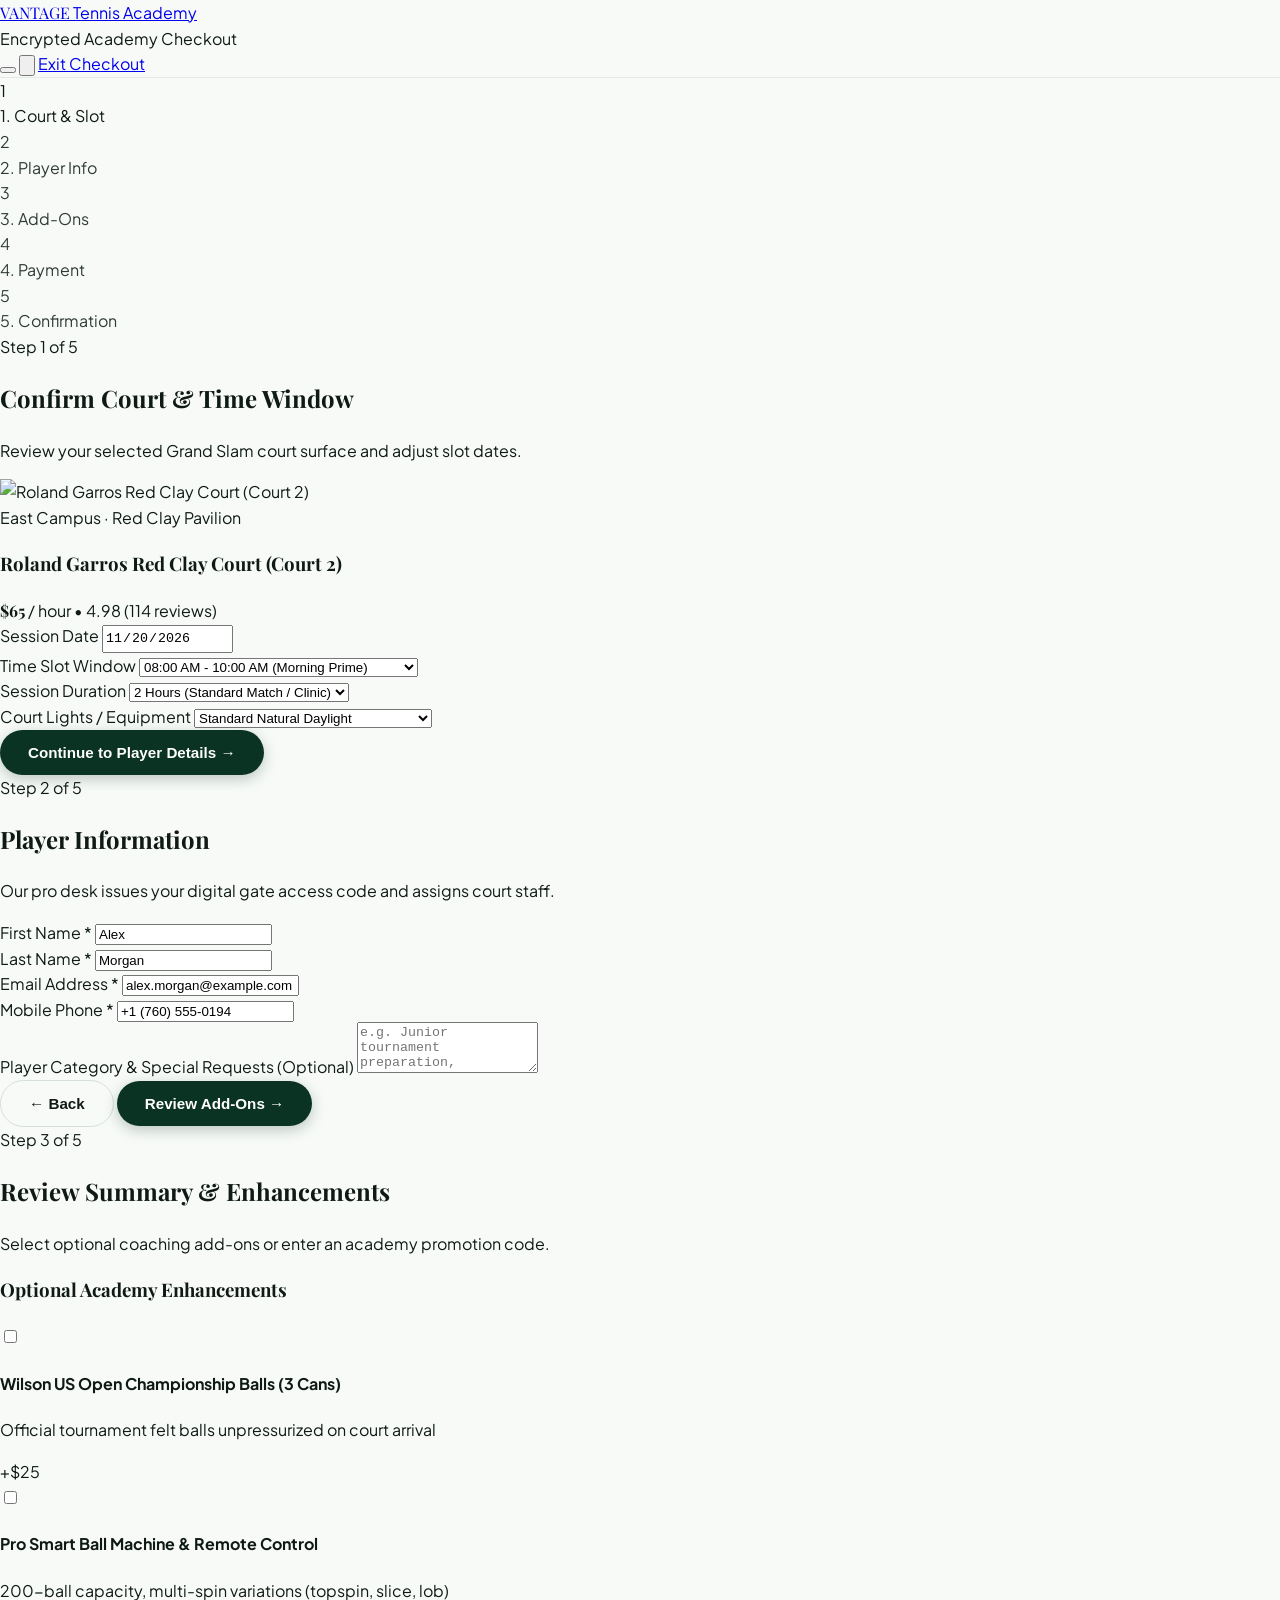
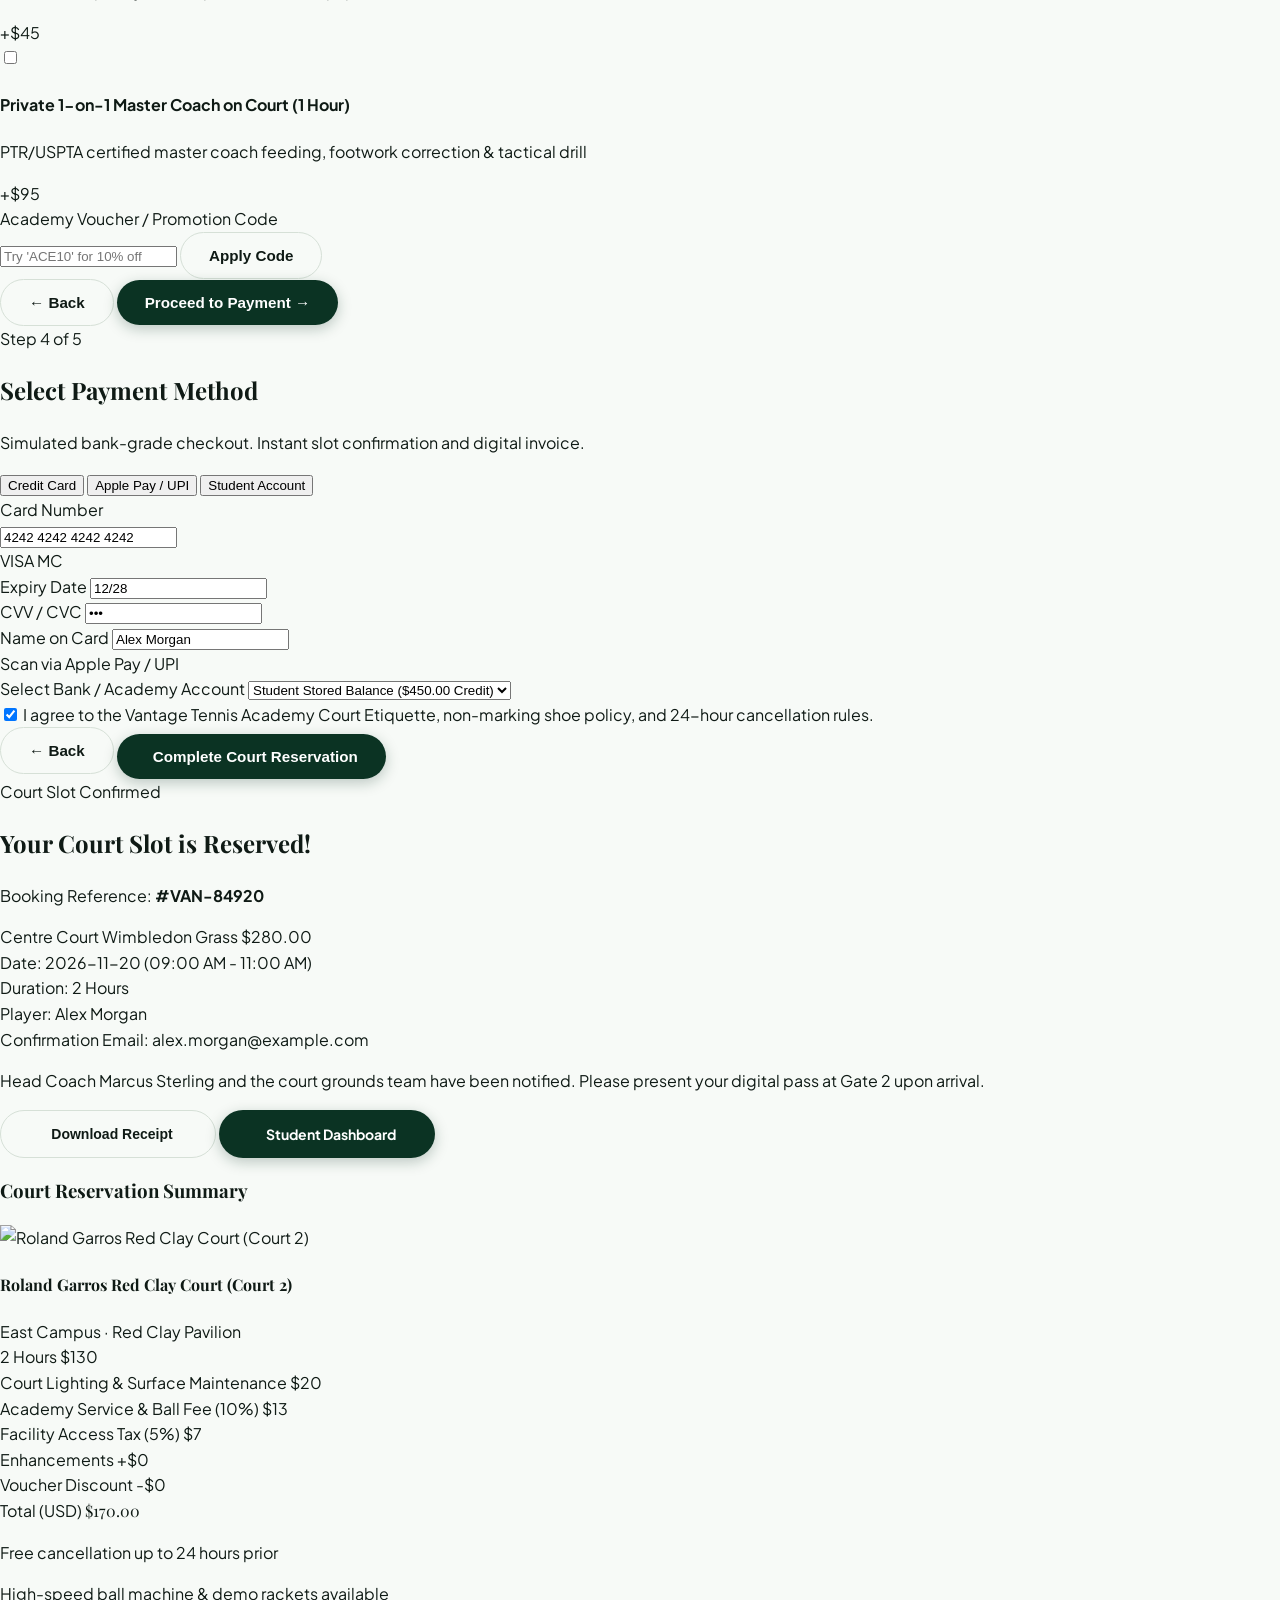
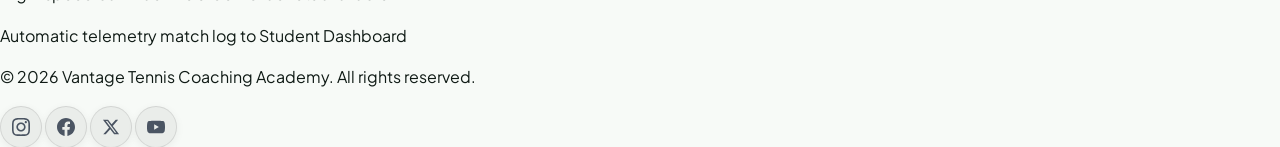
==== commit a0efcf36: "U" ====
--- a/booking.html
+++ b/booking.html
@@ -82,7 +82,7 @@
           </svg>
         </button>
 
-        <a href="courts.html" class="text-xs font-bold text-stone-500 hover:text-stone-800 dark:hover:text-stone-200">
+        <a href="courts.html" class="text-xs font-bold text-stone-700 dark:text-stone-200 hover:text-forest dark:hover:text-amber-300 hover:underline underline-offset-4 transition-colors">
           Exit Checkout
         </a>
       </div>
@@ -101,24 +101,24 @@
           <span class="step-label text-[11px] font-bold text-stone-800 dark:text-stone-200">1. Court & Slot</span>
         </div>
         <!-- Step 2 -->
-        <div class="wizard-step-indicator flex flex-col items-center gap-1.5 opacity-40" data-step="2">
-          <div class="step-circle w-8 h-8 rounded-full bg-stone-200 dark:bg-stone-700 text-stone-600 dark:text-stone-300 flex items-center justify-center font-bold text-xs">2</div>
-          <span class="step-label text-[11px] font-bold text-stone-500">2. Player Info</span>
+        <div class="wizard-step-indicator step-inactive flex flex-col items-center gap-1.5" data-step="2">
+          <div class="step-circle w-8 h-8 rounded-full bg-stone-200 dark:bg-stone-700 text-stone-800 dark:text-stone-100 border border-stone-300 dark:border-stone-500 flex items-center justify-center font-bold text-xs">2</div>
+          <span class="step-label text-[11px] font-bold text-stone-700 dark:text-stone-200">2. Player Info</span>
         </div>
         <!-- Step 3 -->
-        <div class="wizard-step-indicator flex flex-col items-center gap-1.5 opacity-40" data-step="3">
-          <div class="step-circle w-8 h-8 rounded-full bg-stone-200 dark:bg-stone-700 text-stone-600 dark:text-stone-300 flex items-center justify-center font-bold text-xs">3</div>
-          <span class="step-label text-[11px] font-bold text-stone-500">3. Add-Ons</span>
+        <div class="wizard-step-indicator step-inactive flex flex-col items-center gap-1.5" data-step="3">
+          <div class="step-circle w-8 h-8 rounded-full bg-stone-200 dark:bg-stone-700 text-stone-800 dark:text-stone-100 border border-stone-300 dark:border-stone-500 flex items-center justify-center font-bold text-xs">3</div>
+          <span class="step-label text-[11px] font-bold text-stone-700 dark:text-stone-200">3. Add-Ons</span>
         </div>
         <!-- Step 4 -->
-        <div class="wizard-step-indicator flex flex-col items-center gap-1.5 opacity-40" data-step="4">
-          <div class="step-circle w-8 h-8 rounded-full bg-stone-200 dark:bg-stone-700 text-stone-600 dark:text-stone-300 flex items-center justify-center font-bold text-xs">4</div>
-          <span class="step-label text-[11px] font-bold text-stone-500">4. Payment</span>
+        <div class="wizard-step-indicator step-inactive flex flex-col items-center gap-1.5" data-step="4">
+          <div class="step-circle w-8 h-8 rounded-full bg-stone-200 dark:bg-stone-700 text-stone-800 dark:text-stone-100 border border-stone-300 dark:border-stone-500 flex items-center justify-center font-bold text-xs">4</div>
+          <span class="step-label text-[11px] font-bold text-stone-700 dark:text-stone-200">4. Payment</span>
         </div>
         <!-- Step 5 -->
-        <div class="wizard-step-indicator flex flex-col items-center gap-1.5 opacity-40" data-step="5">
-          <div class="step-circle w-8 h-8 rounded-full bg-stone-200 dark:bg-stone-700 text-stone-600 dark:text-stone-300 flex items-center justify-center font-bold text-xs">5</div>
-          <span class="step-label text-[11px] font-bold text-stone-500">5. Confirmation</span>
+        <div class="wizard-step-indicator step-inactive flex flex-col items-center gap-1.5" data-step="5">
+          <div class="step-circle w-8 h-8 rounded-full bg-stone-200 dark:bg-stone-700 text-stone-800 dark:text-stone-100 border border-stone-300 dark:border-stone-500 flex items-center justify-center font-bold text-xs">5</div>
+          <span class="step-label text-[11px] font-bold text-stone-700 dark:text-stone-200">5. Confirmation</span>
         </div>
       </div>
     </div>
@@ -518,18 +518,46 @@
           </div>
         </div>
 
-        <div class="p-3 bg-stone-50 dark:bg-stone-800/50 rounded-2xl text-[11px] text-stone-500 space-y-1">
-          <p class="flex items-center gap-1.5"><i data-lucide="check" class="w-3.5 h-3.5 text-emerald-700"></i> Free cancellation up to 24 hours prior</p>
-          <p class="flex items-center gap-1.5"><i data-lucide="check" class="w-3.5 h-3.5 text-emerald-700"></i> High-speed ball machine & demo rackets available</p>
-          <p class="flex items-center gap-1.5"><i data-lucide="check" class="w-3.5 h-3.5 text-emerald-700"></i> Automatic telemetry match log to Student Dashboard</p>
+        <div class="p-3 bg-stone-50 dark:bg-stone-800/70 rounded-2xl text-[11px] text-stone-700 dark:text-stone-200 space-y-1.5 border border-stone-200/70 dark:border-stone-700/70">
+          <p class="flex items-center gap-1.5"><i data-lucide="check" class="w-3.5 h-3.5 text-emerald-700 dark:text-emerald-400"></i> Free cancellation up to 24 hours prior</p>
+          <p class="flex items-center gap-1.5"><i data-lucide="check" class="w-3.5 h-3.5 text-emerald-700 dark:text-emerald-400"></i> High-speed ball machine & demo rackets available</p>
+          <p class="flex items-center gap-1.5"><i data-lucide="check" class="w-3.5 h-3.5 text-emerald-700 dark:text-emerald-400"></i> Automatic telemetry match log to Student Dashboard</p>
         </div>
       </aside>
     </div>
   </main>
 
-  <!-- Checkout Minimal Footer -->
-  <footer class="py-6 border-t border-stone-200 dark:border-stone-800 text-center text-xs text-stone-500">
-    <p>&copy; 2026 Vantage Tennis Academy. All rights reserved.</p>
+  <!-- Checkout Footer -->
+  <footer class="py-8 border-t border-stone-200 dark:border-stone-800 text-xs text-stone-700 dark:text-stone-300">
+    <div class="max-w-7xl mx-auto px-4 sm:px-6 lg:px-8 flex flex-col sm:flex-row items-center justify-between gap-4">
+      <p>&copy; 2026 Vantage Tennis Coaching Academy. All rights reserved.</p>
+      <div class="flex items-center gap-2.5 text-stone-600 dark:text-stone-300">
+        <a href="https://instagram.com" target="_blank" rel="noopener noreferrer"
+          class="social-icon-btn social-instagram" aria-label="Vantage on Instagram" title="Instagram">
+          <svg viewBox="0 0 24 24">
+            <path d="M12 2.163c3.204 0 3.584.012 4.85.07 3.252.148 4.771 1.691 4.919 4.919.058 1.265.069 1.645.069 4.849 0 3.205-.012 3.584-.069 4.849-.149 3.225-1.664 4.771-4.919 4.919-1.266.058-1.644.07-4.85.07-3.204 0-3.584-.012-4.849-.07-3.26-.149-4.771-1.699-4.919-4.92-.058-1.265-.07-1.644-.07-4.849 0-3.204.013-3.583.07-4.849.149-3.227 1.664-4.771 4.919-4.919 1.266-.057 1.645-.069 4.849-.069zm0-2.163c-3.259 0-3.667.014-4.947.072-4.358.2-6.78 2.618-6.98 6.98-.059 1.281-.073 1.689-.073 4.948 0 3.259.014 3.668.072 4.948.2 4.358 2.618 6.78 6.98 6.98 1.281.058 1.689.072 4.948.072 3.259 0 3.668-.014 4.948-.072 4.354-.2 6.782-2.618 6.979-6.98.059-1.28.073-1.689.073-4.948 0-3.259-.014-3.667-.072-4.947-.196-4.354-2.617-6.78-6.979-6.98-1.281-.059-1.69-.073-4.949-.073zm0 5.838c-3.403 0-6.162 2.759-6.162 6.162s2.759 6.163 6.162 6.163 6.162-2.759 6.162-6.163c0-3.403-2.759-6.162-6.162-6.162zm0 10.162c-2.209 0-4-1.79-4-4 0-2.209 1.791-4 4-4s4 1.791 4 4c0 2.21-1.791 4-4 4zm6.406-11.845c-.796 0-1.441.645-1.441 1.44s.645 1.44 1.441 1.44c.795 0 1.439-.645 1.439-1.44s-.644-1.44-1.439-1.44z"/>
+          </svg>
+        </a>
+        <a href="https://facebook.com" target="_blank" rel="noopener noreferrer"
+          class="social-icon-btn social-facebook" aria-label="Vantage on Facebook" title="Facebook">
+          <svg viewBox="0 0 24 24">
+            <path d="M24 12.073c0-6.627-5.373-12-12-12s-12 5.373-12 12c0 5.99 4.388 10.954 10.125 11.854v-8.385H7.078v-3.47h3.047V9.43c0-3.007 1.792-4.669 4.533-4.669 1.312 0 2.686.235 2.686.235v2.953H15.83c-1.491 0-1.956.925-1.956 1.874v2.25h3.328l-.532 3.47h-2.796v8.385C19.612 23.027 24 18.062 24 12.073z"/>
+          </svg>
+        </a>
+        <a href="https://x.com" target="_blank" rel="noopener noreferrer"
+          class="social-icon-btn social-x" aria-label="Vantage on X" title="X">
+          <svg viewBox="0 0 24 24">
+            <path d="M18.244 2.25h3.308l-7.227 8.26 8.502 11.24H16.17l-5.214-6.817L4.99 21.75H1.68l7.73-8.835L1.254 2.25H8.08l4.713 6.231zm-1.161 17.52h1.833L7.084 4.126H5.117z"/>
+          </svg>
+        </a>
+        <a href="https://youtube.com" target="_blank" rel="noopener noreferrer"
+          class="social-icon-btn social-youtube" aria-label="Vantage on YouTube" title="YouTube">
+          <svg viewBox="0 0 24 24">
+            <path d="M23.498 6.186a3.016 3.016 0 0 0-2.122-2.136C19.505 3.545 12 3.545 12 3.545s-7.505 0-9.377.505A3.017 3.017 0 0 0 .502 6.186C0 8.07 0 12 0 12s0 3.93.502 5.814a3.016 3.016 0 0 0 2.122 2.136c1.871.505 9.376.505 9.376.505s7.505 0 9.377-.505a3.015 3.015 0 0 0 2.122-2.136C24 15.93 24 12 24 12s0-3.93-.502-5.814zM9.545 15.568V8.432L15.818 12l-6.273 3.568z"/>
+          </svg>
+        </a>
+      </div>
+    </div>
   </footer>
 
   <!-- Scripts -->
--- a/css/style.css
+++ b/css/style.css
@@ -49,16 +49,17 @@
 
 /* Dark Mode Overrides (Night Tournament Athletic Aesthetic) */
 html.dark {
+  color-scheme: dark;
   --bg-primary: #0A1410;
   --bg-surface: #10211A;
   --bg-surface-elevated: #162B22;
   --bg-subtle: #13241D;
-  --border-color: #1E3B2F;
-  --border-subtle: #162E24;
-
-  --text-primary: #F2F7F4;
-  --text-secondary: #A0B5AA;
-  --text-muted: #6E8579;
+  --border-color: #264A3B;
+  --border-subtle: #1B362A;
+
+  --text-primary: #F4F9F6;
+  --text-secondary: #C8D6CE;
+  --text-muted: #98B0A3;
 
   --shadow-sm: 0 2px 8px rgba(0, 0, 0, 0.45);
   --shadow-md: 0 8px 24px rgba(0, 0, 0, 0.55);
@@ -258,6 +259,23 @@
   border-color: var(--color-forest);
   color: var(--color-forest);
   transform: translateY(-2px);
+}
+
+html.dark .btn-secondary {
+  background-color: rgba(255, 255, 255, 0.04);
+  border-color: #35634F;
+  color: #F4F9F6;
+}
+
+html.dark .btn-secondary:hover {
+  background-color: #1F4E3B;
+  border-color: #CCA73A;
+  color: #FFFFFF;
+}
+
+html.dark .btn-secondary:hover i,
+html.dark .btn-secondary:hover svg {
+  color: #FFFFFF;
 }
 
 .btn-amber {
@@ -949,4 +967,132 @@
   -webkit-appearance: none;
 }
 
-
+/* ==============================================================
+   SELECT DROPDOWN & OPTION CONTRAST (LIGHT & DARK MODE)
+   ============================================================== */
+select {
+  color-scheme: light;
+}
+select option,
+select optgroup {
+  background-color: #FFFFFF;
+  color: #14221B;
+}
+html.dark select {
+  color-scheme: dark;
+  color: #F4F9F6;
+}
+html.dark select option,
+html.dark select optgroup {
+  background-color: #162B22;
+  color: #F4F9F6;
+}
+html.dark select option:checked,
+html.dark select option:hover {
+  background-color: #0B3323;
+  color: #FFFFFF;
+}
+
+/* ==============================================================
+   STANDARDIZED INNER-PAGE HERO HEIGHT (All pages except Home 1 & 2)
+   ============================================================== */
+.academy-inner-hero {
+  min-height: 440px;
+  display: flex;
+  flex-direction: column;
+  align-items: center;
+  justify-content: center;
+  padding-top: 4rem;
+  padding-bottom: 4rem;
+}
+@media (min-width: 768px) {
+  .academy-inner-hero {
+    height: 500px;
+    min-height: 500px;
+  }
+}
+
+/* ==============================================================
+   UNIFIED CARD HORIZONTAL ALIGNMENT SYSTEM
+   ============================================================== */
+.card-slot-eyebrow {
+  min-height: 1.5rem;
+  display: flex;
+  align-items: center;
+}
+.card-slot-title {
+  min-height: 3.5rem;
+  line-height: 1.3;
+  display: -webkit-box;
+  -webkit-line-clamp: 2;
+  -webkit-box-orient: vertical;
+  overflow: hidden;
+}
+.card-slot-desc {
+  min-height: 3.75rem;
+  line-height: 1.6;
+}
+.card-slot-desc-tall {
+  min-height: 4.875rem;
+  line-height: 1.625;
+}
+.card-slot-bullets {
+  min-height: 4.75rem;
+}
+
+/* ==============================================================
+   GLOBAL DARK MODE CONTRAST & LIGHT MODE FOOTER HOVER POLISH
+   ============================================================== */
+html.dark .text-stone-400:not([class*="dark:text-"]),
+html.dark .text-stone-500:not([class*="dark:text-"]),
+html.dark .text-stone-600:not([class*="dark:text-"]) {
+  color: #C7D6CE !important;
+}
+html.dark .text-emerald-700:not([class*="dark:text-"]),
+html.dark .text-emerald-800:not([class*="dark:text-"]) {
+  color: #4ADE80 !important;
+}
+html.dark footer .dark\:text-stone-400,
+html.dark footer .dark\:text-stone-500,
+html.dark .dark\:text-stone-400,
+html.dark .dark\:text-stone-500 {
+  color: #CBD8D1 !important;
+}
+
+/* Social icon contrast when placed inside dark banners in Light or Dark mode */
+.bg-stone-900 .social-icon-btn {
+  background-color: rgba(255, 255, 255, 0.14);
+  border-color: rgba(255, 255, 255, 0.28);
+  color: #F5F5F4;
+}
+
+/* Unmistakable Footer Link Hover in Light Mode (and crisp Dark Mode hover) */
+footer ul a {
+  display: inline-block;
+  transition: color 0.2s ease, transform 0.2s ease, text-decoration-color 0.2s ease;
+}
+footer ul a:hover,
+footer .pt-8 a:hover {
+  color: #0B3323 !important;
+  text-decoration: underline !important;
+  text-underline-offset: 4px;
+  text-decoration-thickness: 1.5px;
+}
+footer ul a:hover {
+  transform: translateX(3px);
+}
+html[dir="rtl"] footer ul a:hover {
+  transform: translateX(-3px);
+}
+html.dark footer ul a:hover,
+html.dark footer .pt-8 a:hover {
+  color: #FACC15 !important;
+}
+
+/* Step progress indicators on Booking page: readable in both Light & Dark mode */
+.wizard-step-indicator.step-inactive {
+  opacity: 0.85;
+}
+
+
+
